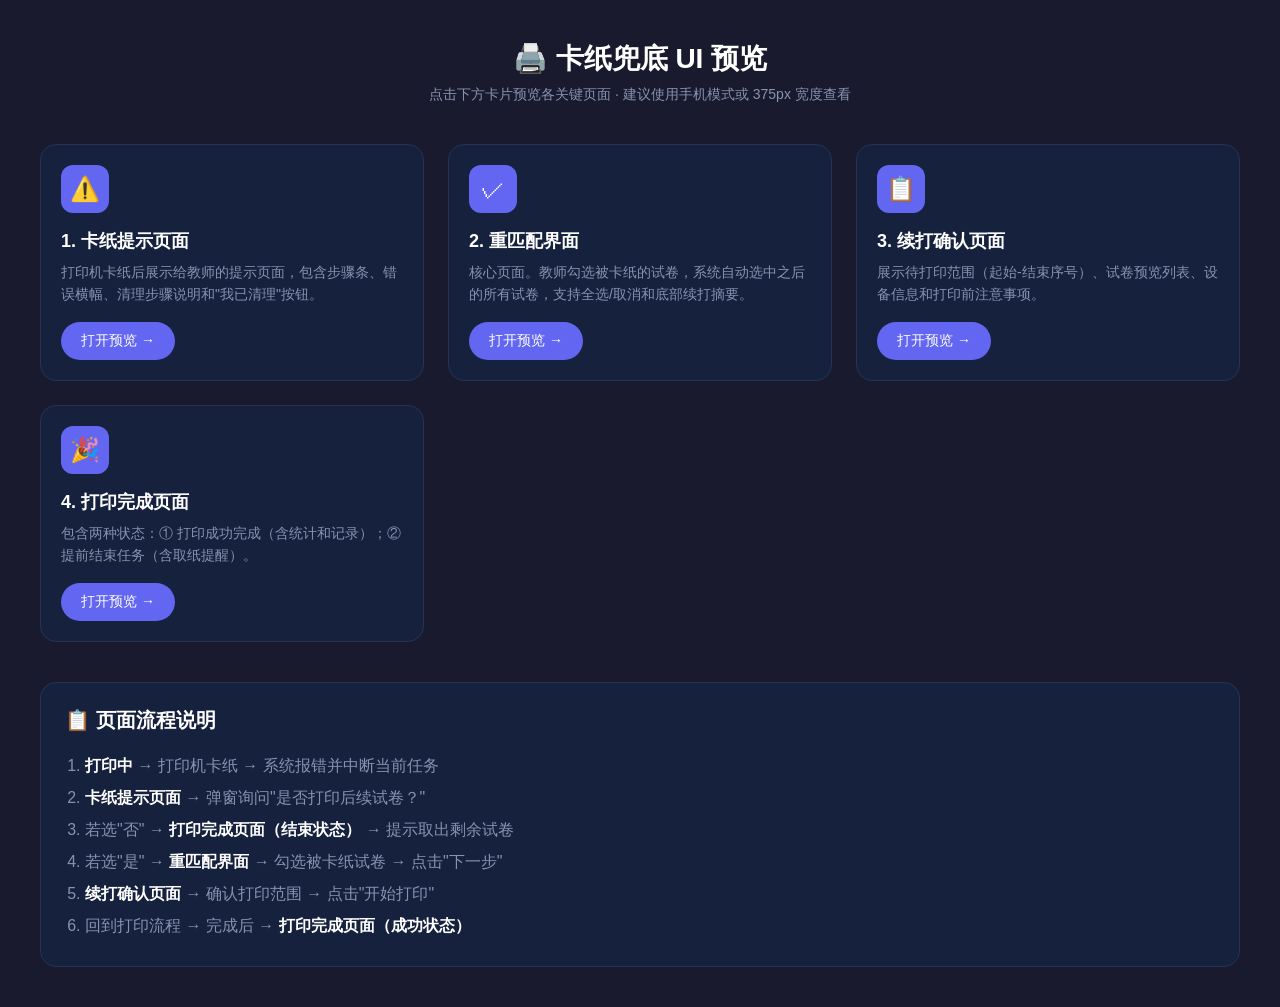
==== index.html @ 76f3d851 "Add paper jam prototype pages" ====
<!DOCTYPE html>
<html lang="zh-CN">
<head>
<meta charset="UTF-8">
<meta name="viewport" content="width=device-width, initial-scale=1.0">
<title>卡纸兜底 UI 预览</title>
<style>
* { box-sizing: border-box; margin: 0; padding: 0; }
body {
  font-family: -apple-system, BlinkMacSystemFont, "PingFang SC", sans-serif;
  background: #1a1a2e;
  min-height: 100vh;
  padding: 40px 20px;
  color: white;
}
.header {
  text-align: center;
  margin-bottom: 40px;
}
.header h1 {
  font-size: 28px;
  margin-bottom: 8px;
}
.header p {
  font-size: 14px;
  color: #8892b0;
}
.grid {
  display: grid;
  grid-template-columns: repeat(auto-fit, minmax(320px, 1fr));
  gap: 24px;
  max-width: 1200px;
  margin: 0 auto;
}
.card {
  background: #16213e;
  border-radius: 16px;
  padding: 20px;
  border: 1px solid #233554;
  transition: transform 0.2s, border-color 0.2s;
}
.card:hover {
  transform: translateY(-4px);
  border-color: #6366F1;
}
.card__icon {
  width: 48px;
  height: 48px;
  border-radius: 12px;
  background: #6366F1;
  display: flex;
  align-items: center;
  justify-content: center;
  font-size: 24px;
  margin-bottom: 16px;
}
.card__title {
  font-size: 18px;
  font-weight: 600;
  margin-bottom: 8px;
}
.card__desc {
  font-size: 14px;
  color: #8892b0;
  line-height: 1.6;
  margin-bottom: 16px;
}
.card__link {
  display: inline-flex;
  align-items: center;
  gap: 8px;
  padding: 10px 20px;
  background: #6366F1;
  color: white;
  text-decoration: none;
  border-radius: 9999px;
  font-size: 14px;
  font-weight: 500;
  transition: background 0.2s;
}
.card__link:hover {
  background: #4F46E5;
}
.flow-info {
  max-width: 1200px;
  margin: 40px auto 0;
  background: #16213e;
  border-radius: 16px;
  padding: 24px;
  border: 1px solid #233554;
}
.flow-info h2 {
  font-size: 20px;
  margin-bottom: 16px;
}
.flow-info ol {
  padding-left: 20px;
  color: #8892b0;
  line-height: 2;
}
.flow-info li strong {
  color: white;
}
</style>
</head>
<body>

<div class="header">
  <h1>🖨️ 卡纸兜底 UI 预览</h1>
  <p>点击下方卡片预览各关键页面 · 建议使用手机模式或 375px 宽度查看</p>
</div>

<div class="grid">
  <div class="card">
    <div class="card__icon">⚠️</div>
    <div class="card__title">1. 卡纸提示页面</div>
    <div class="card__desc">打印机卡纸后展示给教师的提示页面，包含步骤条、错误横幅、清理步骤说明和"我已清理"按钮。</div>
    <a class="card__link" href="paper-jam.html" target="_blank">打开预览 →</a>
  </div>

  <div class="card">
    <div class="card__icon">✓</div>
    <div class="card__title">2. 重匹配界面</div>
    <div class="card__desc">核心页面。教师勾选被卡纸的试卷，系统自动选中之后的所有试卷，支持全选/取消和底部续打摘要。</div>
    <a class="card__link" href="rematch.html" target="_blank">打开预览 →</a>
  </div>

  <div class="card">
    <div class="card__icon">📋</div>
    <div class="card__title">3. 续打确认页面</div>
    <div class="card__desc">展示待打印范围（起始-结束序号）、试卷预览列表、设备信息和打印前注意事项。</div>
    <a class="card__link" href="confirm-print.html" target="_blank">打开预览 →</a>
  </div>

  <div class="card">
    <div class="card__icon">🎉</div>
    <div class="card__title">4. 打印完成页面</div>
    <div class="card__desc">包含两种状态：① 打印成功完成（含统计和记录）；② 提前结束任务（含取纸提醒）。</div>
    <a class="card__link" href="print-complete.html" target="_blank">打开预览 →</a>
  </div>
</div>

<div class="flow-info">
  <h2>📋 页面流程说明</h2>
  <ol>
    <li><strong>打印中</strong> → 打印机卡纸 → 系统报错并中断当前任务</li>
    <li><strong>卡纸提示页面</strong> → 弹窗询问"是否打印后续试卷？"</li>
    <li>若选"否" → <strong>打印完成页面（结束状态）</strong> → 提示取出剩余试卷</li>
    <li>若选"是" → <strong>重匹配界面</strong> → 勾选被卡纸试卷 → 点击"下一步"</li>
    <li><strong>续打确认页面</strong> → 确认打印范围 → 点击"开始打印"</li>
    <li>回到打印流程 → 完成后 → <strong>打印完成页面（成功状态）</strong></li>
  </ol>
</div>

</body>
</html>
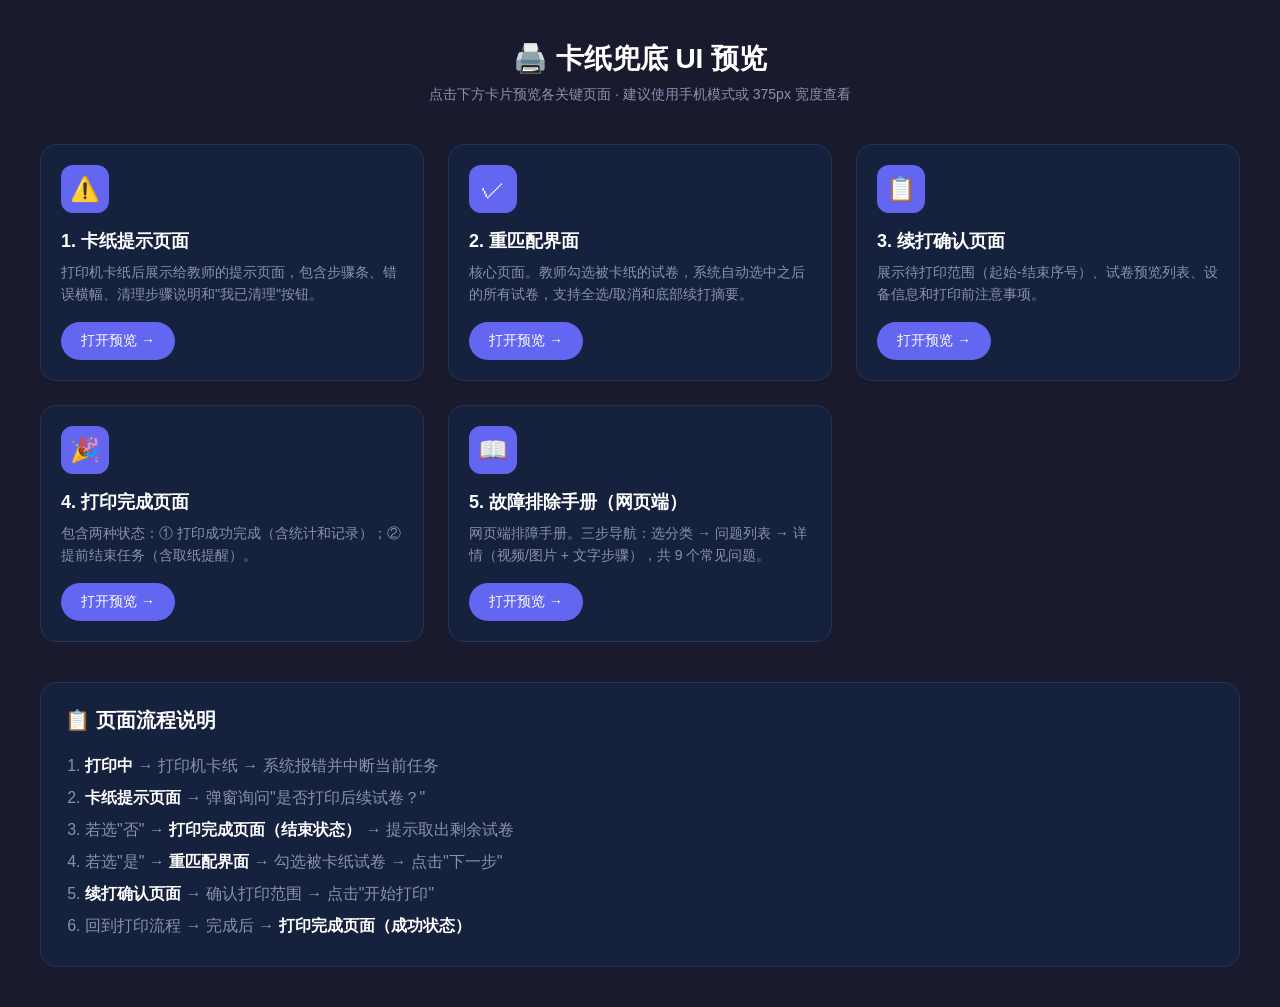
==== commit 0650692f: "feat: 新增网页端故障排除手册 troubleshoot-web.html" ====
--- a/index.html
+++ b/index.html
@@ -138,6 +138,13 @@
     <div class="card__desc">包含两种状态：① 打印成功完成（含统计和记录）；② 提前结束任务（含取纸提醒）。</div>
     <a class="card__link" href="print-complete.html" target="_blank">打开预览 →</a>
   </div>
+
+  <div class="card">
+    <div class="card__icon">📖</div>
+    <div class="card__title">5. 故障排除手册（网页端）</div>
+    <div class="card__desc">网页端排障手册。三步导航：选分类 → 问题列表 → 详情（视频/图片 + 文字步骤），共 9 个常见问题。</div>
+    <a class="card__link" href="troubleshoot-web.html" target="_blank">打开预览 →</a>
+  </div>
 </div>
 
 <div class="flow-info">
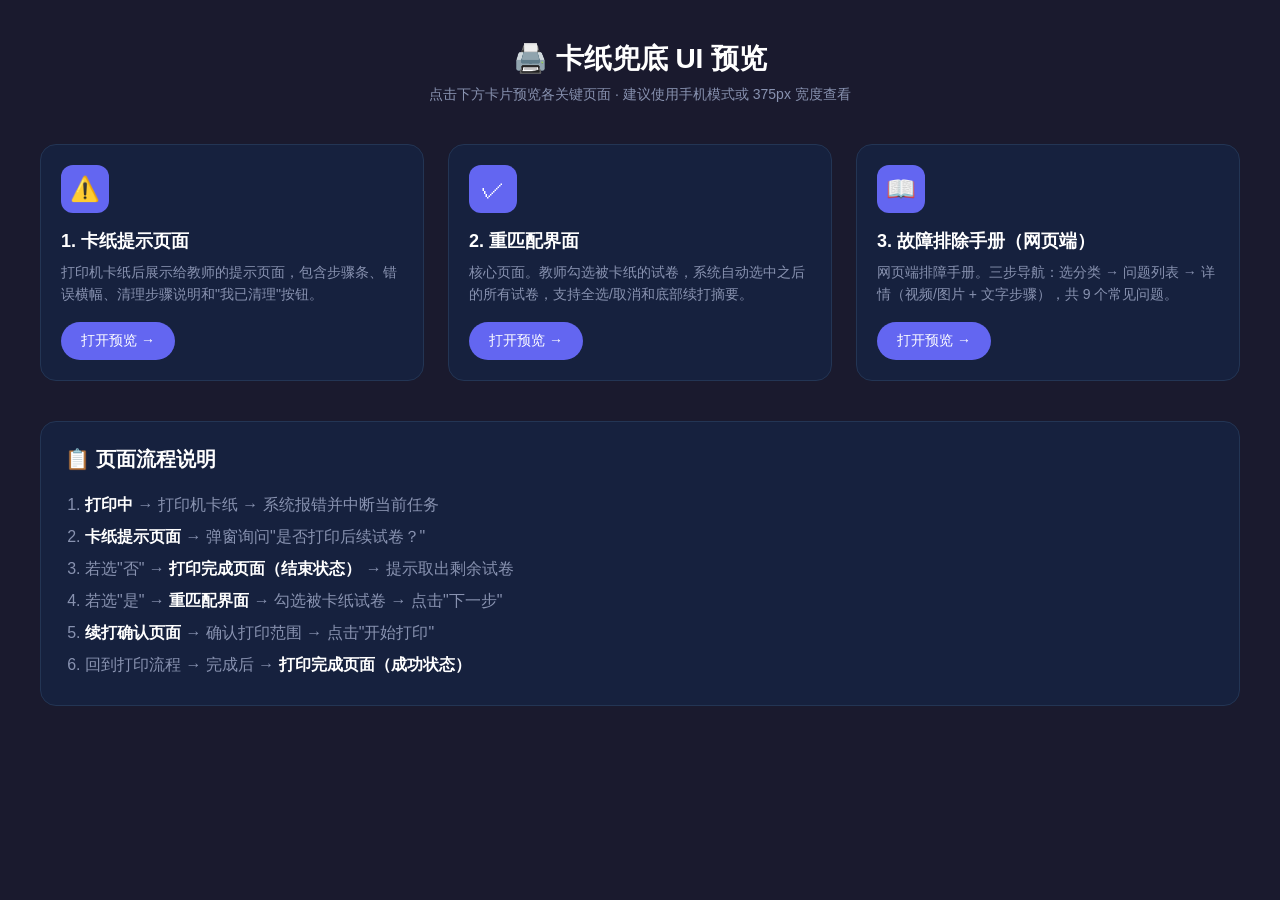
==== commit 91c34b44: "chore: 删除续打确认页和打印完成页 - 移除 confirm-print.html、print-complete.html 及其入口链接 - 清理 index.html 中的对应卡片 - rem" ====
--- a/index.html
+++ b/index.html
@@ -126,22 +126,8 @@
   </div>
 
   <div class="card">
-    <div class="card__icon">📋</div>
-    <div class="card__title">3. 续打确认页面</div>
-    <div class="card__desc">展示待打印范围（起始-结束序号）、试卷预览列表、设备信息和打印前注意事项。</div>
-    <a class="card__link" href="confirm-print.html" target="_blank">打开预览 →</a>
-  </div>
-
-  <div class="card">
-    <div class="card__icon">🎉</div>
-    <div class="card__title">4. 打印完成页面</div>
-    <div class="card__desc">包含两种状态：① 打印成功完成（含统计和记录）；② 提前结束任务（含取纸提醒）。</div>
-    <a class="card__link" href="print-complete.html" target="_blank">打开预览 →</a>
-  </div>
-
-  <div class="card">
     <div class="card__icon">📖</div>
-    <div class="card__title">5. 故障排除手册（网页端）</div>
+    <div class="card__title">3. 故障排除手册（网页端）</div>
     <div class="card__desc">网页端排障手册。三步导航：选分类 → 问题列表 → 详情（视频/图片 + 文字步骤），共 9 个常见问题。</div>
     <a class="card__link" href="troubleshoot-web.html" target="_blank">打开预览 →</a>
   </div>
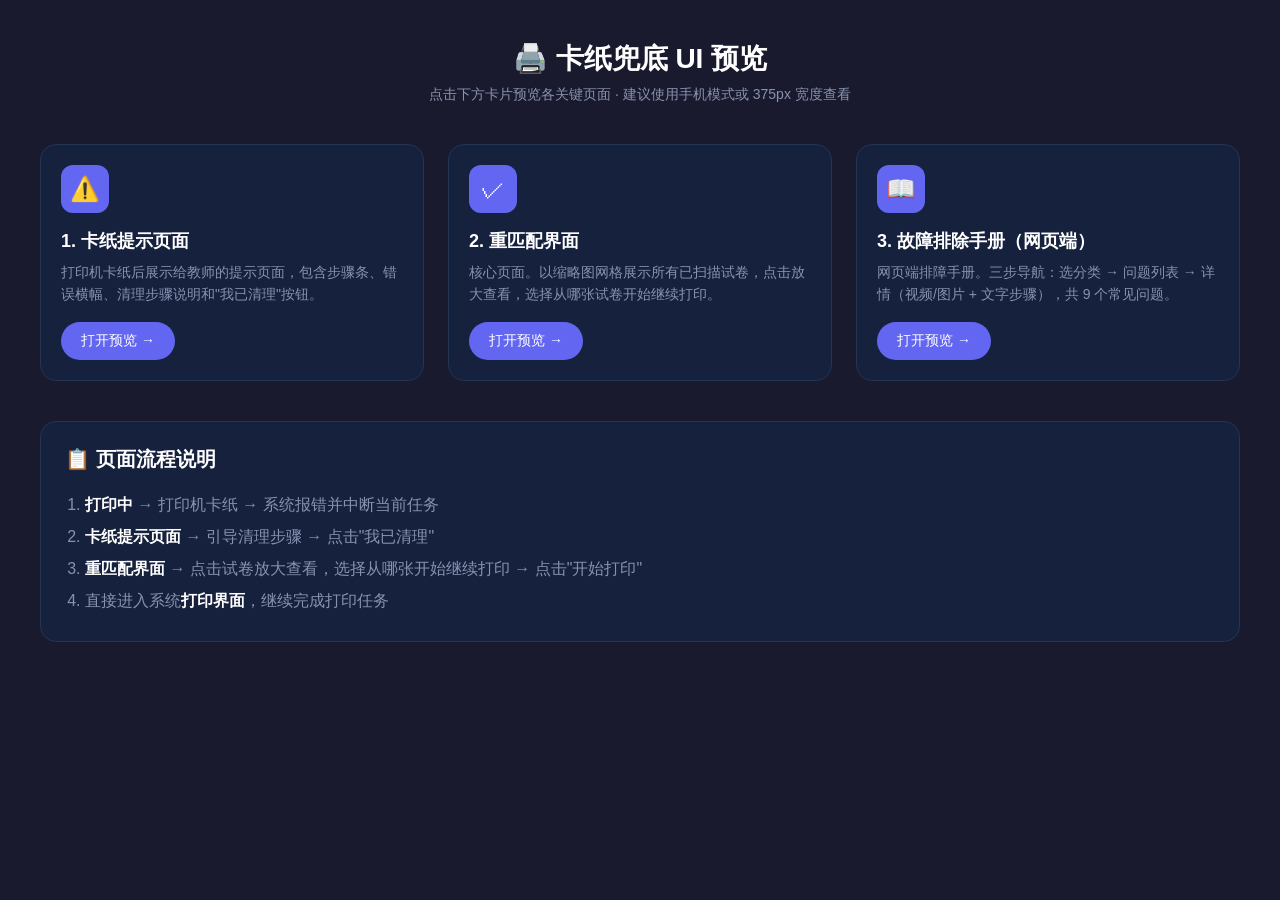
==== commit 120c86f8: "docs: 更新流程说明为简化版（卡纸提示→重匹配→打印界面）" ====
--- a/index.html
+++ b/index.html
@@ -121,7 +121,7 @@
   <div class="card">
     <div class="card__icon">✓</div>
     <div class="card__title">2. 重匹配界面</div>
-    <div class="card__desc">核心页面。教师勾选被卡纸的试卷，系统自动选中之后的所有试卷，支持全选/取消和底部续打摘要。</div>
+    <div class="card__desc">核心页面。以缩略图网格展示所有已扫描试卷，点击放大查看，选择从哪张试卷开始继续打印。</div>
     <a class="card__link" href="rematch.html" target="_blank">打开预览 →</a>
   </div>
 
@@ -137,11 +137,9 @@
   <h2>📋 页面流程说明</h2>
   <ol>
     <li><strong>打印中</strong> → 打印机卡纸 → 系统报错并中断当前任务</li>
-    <li><strong>卡纸提示页面</strong> → 弹窗询问"是否打印后续试卷？"</li>
-    <li>若选"否" → <strong>打印完成页面（结束状态）</strong> → 提示取出剩余试卷</li>
-    <li>若选"是" → <strong>重匹配界面</strong> → 勾选被卡纸试卷 → 点击"下一步"</li>
-    <li><strong>续打确认页面</strong> → 确认打印范围 → 点击"开始打印"</li>
-    <li>回到打印流程 → 完成后 → <strong>打印完成页面（成功状态）</strong></li>
+    <li><strong>卡纸提示页面</strong> → 引导清理步骤 → 点击"我已清理"</li>
+    <li><strong>重匹配界面</strong> → 点击试卷放大查看，选择从哪张开始继续打印 → 点击"开始打印"</li>
+    <li>直接进入系统<strong>打印界面</strong>，继续完成打印任务</li>
   </ol>
 </div>
 
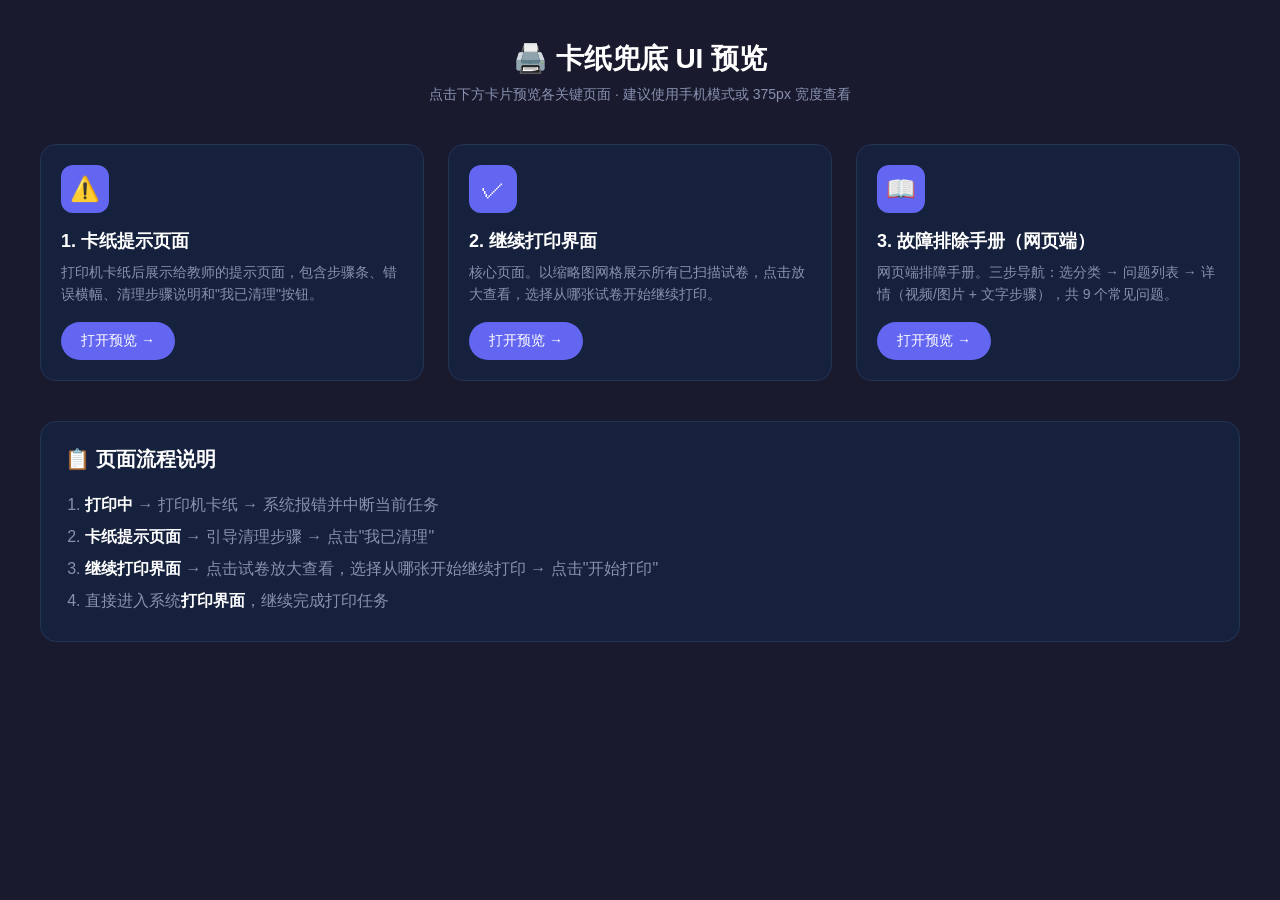
==== commit e922a413: "rename: 「重匹配」→「继续打印」" ====
--- a/index.html
+++ b/index.html
@@ -120,7 +120,7 @@
 
   <div class="card">
     <div class="card__icon">✓</div>
-    <div class="card__title">2. 重匹配界面</div>
+    <div class="card__title">2. 继续打印界面</div>
     <div class="card__desc">核心页面。以缩略图网格展示所有已扫描试卷，点击放大查看，选择从哪张试卷开始继续打印。</div>
     <a class="card__link" href="rematch.html" target="_blank">打开预览 →</a>
   </div>
@@ -138,7 +138,7 @@
   <ol>
     <li><strong>打印中</strong> → 打印机卡纸 → 系统报错并中断当前任务</li>
     <li><strong>卡纸提示页面</strong> → 引导清理步骤 → 点击"我已清理"</li>
-    <li><strong>重匹配界面</strong> → 点击试卷放大查看，选择从哪张开始继续打印 → 点击"开始打印"</li>
+    <li><strong>继续打印界面</strong> → 点击试卷放大查看，选择从哪张开始继续打印 → 点击"开始打印"</li>
     <li>直接进入系统<strong>打印界面</strong>，继续完成打印任务</li>
   </ol>
 </div>
